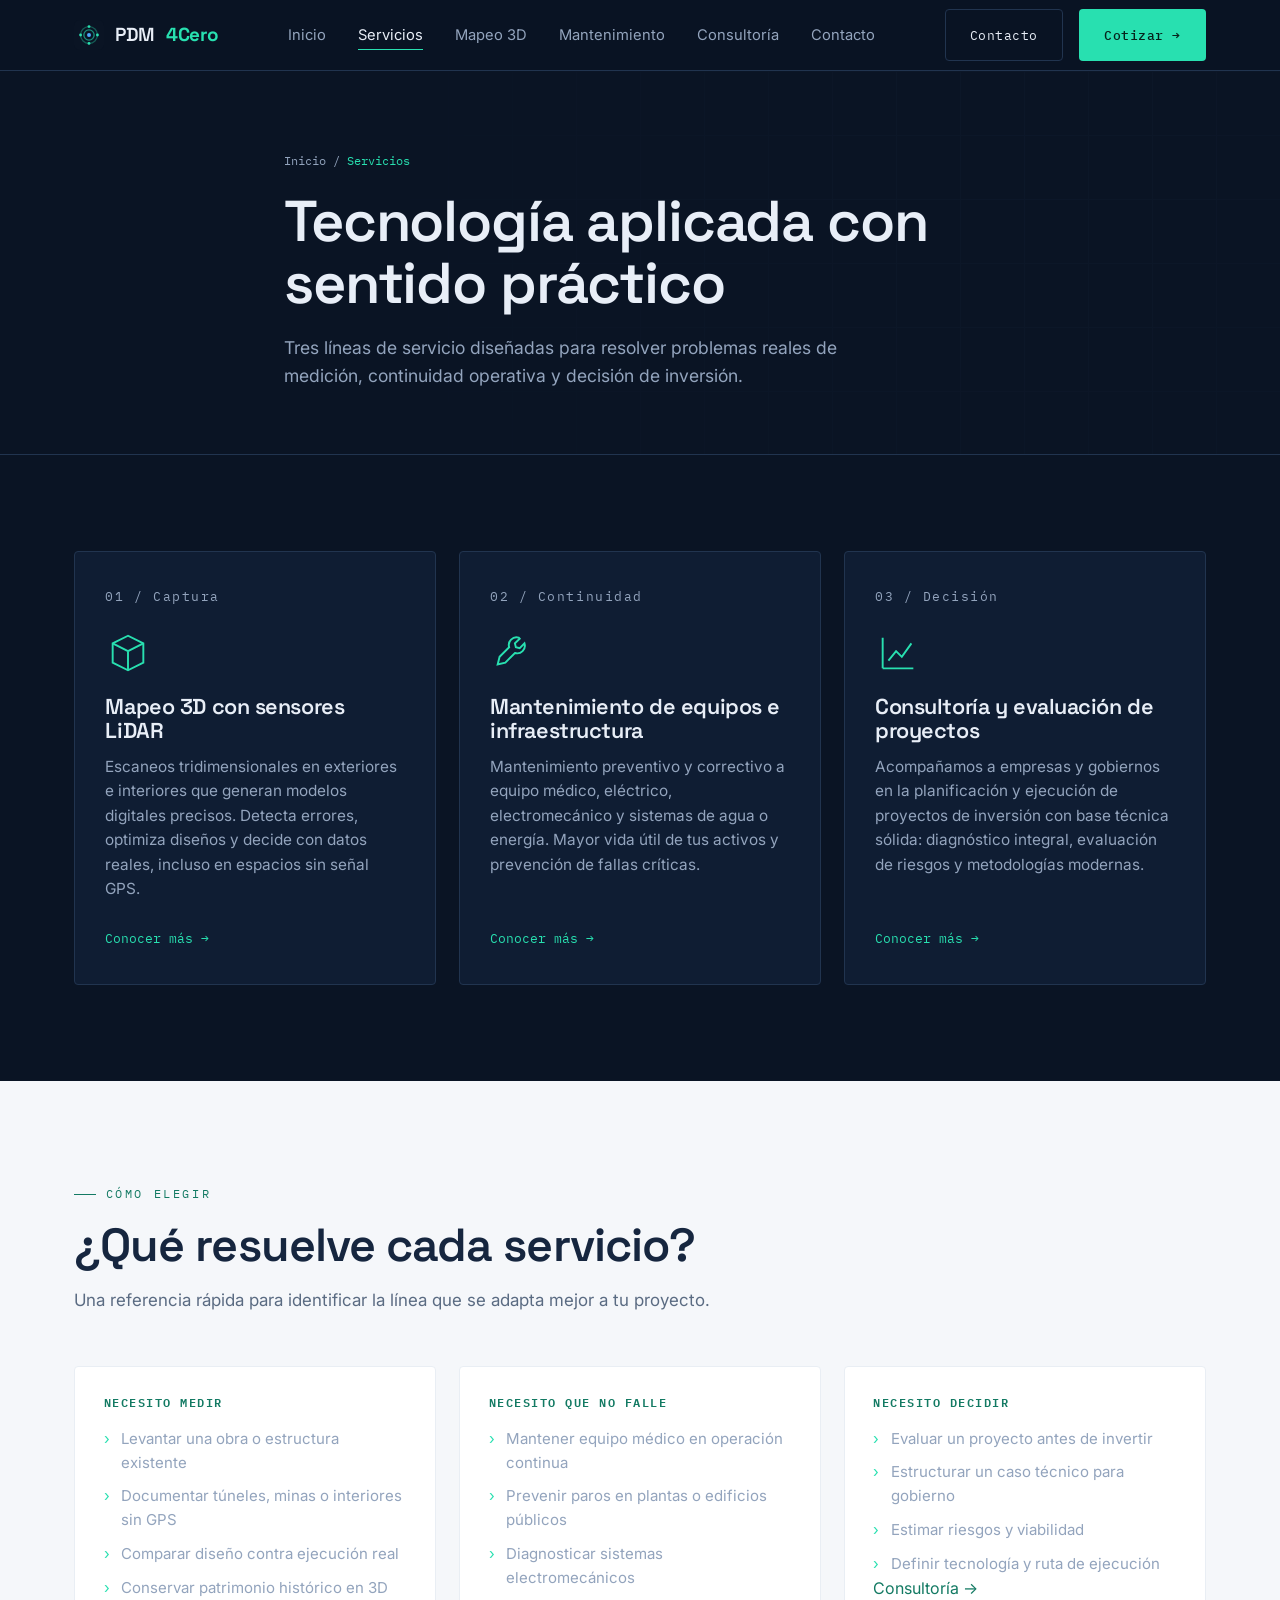
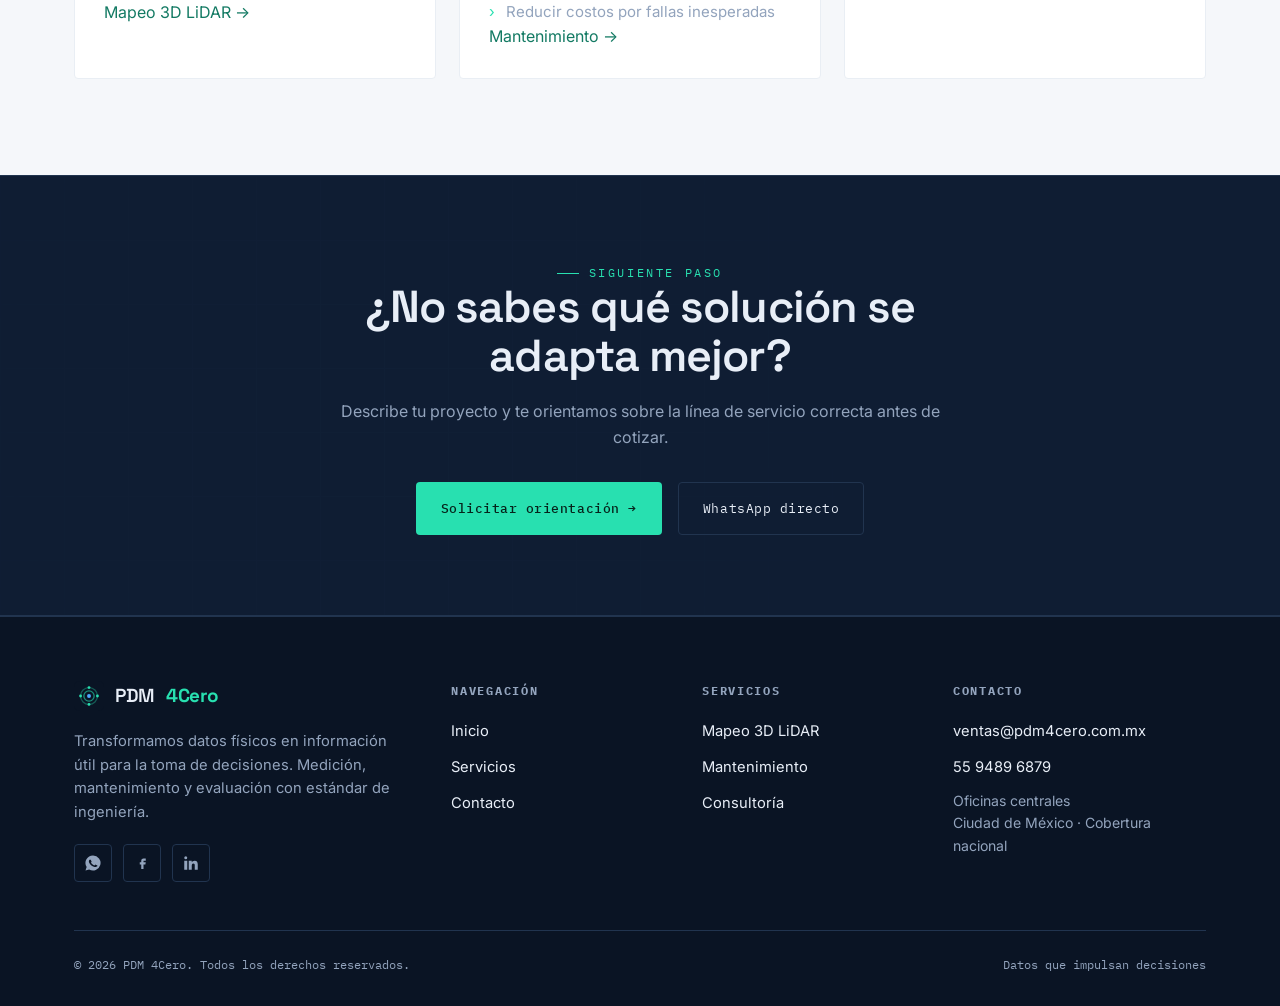
==== servicios.html @ 4a988fb2 "Versión inicial del sitio PDM 4Cero" ====
<!DOCTYPE html>
<html lang="es-MX">
<head>
  <meta charset="UTF-8" />
  <meta name="viewport" content="width=device-width, initial-scale=1" />
  <title>Servicios | PDM 4Cero — Mapeo 3D LiDAR, mantenimiento médico y consultoría</title>
  <meta name="description" content="Conoce las tres líneas de servicio de PDM 4Cero: mapeo 3D con sensores LiDAR, mantenimiento de equipo e infraestructura médica, y consultoría de proyectos tecnológicos." />
  <meta name="theme-color" content="#0a1424" />
  <link rel="canonical" href="https://pdm4cero.com.mx/servicios.html" />

  <meta property="og:type" content="website" />
  <meta property="og:site_name" content="PDM 4Cero" />
  <meta property="og:locale" content="es_MX" />
  <meta property="og:title" content="Servicios | PDM 4Cero" />
  <meta property="og:description" content="Mapeo 3D LiDAR, mantenimiento de infraestructura médica y consultoría tecnológica con cobertura nacional." />
  <meta property="og:url" content="https://pdm4cero.com.mx/servicios.html" />
  <meta property="og:image" content="https://pdm4cero.com.mx/img/og-image.png" />
  <meta name="twitter:card" content="summary_large_image" />
  <meta name="twitter:title" content="Servicios | PDM 4Cero" />
  <meta name="twitter:description" content="Mapeo 3D LiDAR, mantenimiento de infraestructura médica y consultoría tecnológica." />
  <meta name="twitter:image" content="https://pdm4cero.com.mx/img/og-image.png" />

  <link rel="icon" type="image/svg+xml" href="img-favicon.svg" />
  <link rel="preconnect" href="https://fonts.googleapis.com" />
  <link rel="preconnect" href="https://fonts.gstatic.com" crossorigin />
  <link href="https://fonts.googleapis.com/css2?family=Space+Grotesk:wght@400;500;600;700&family=Inter:wght@400;500;600&family=IBM+Plex+Mono:wght@400;500&display=swap" rel="stylesheet" />
  <link rel="stylesheet" href="css/style.css" />

  <script type="application/ld+json">
  {
    "@context": "https://schema.org",
    "@type": "BreadcrumbList",
    "itemListElement": [
      { "@type": "ListItem", "position": 1, "name": "Inicio", "item": "https://pdm4cero.com.mx/" },
      { "@type": "ListItem", "position": 2, "name": "Servicios", "item": "https://pdm4cero.com.mx/servicios.html" }
    ]
  }
  </script>
</head>
<body>

  <header class="site-header">
    <div class="container nav">
      <a class="brand" href="index.html" aria-label="PDM 4Cero — inicio">
        <img class="mark" src="img-favicon.svg" alt="" width="30" height="30" /> PDM <b>4Cero</b>
      </a>
      <nav aria-label="Principal">
        <ul class="nav-links">
          <li><a href="index.html">Inicio</a></li>
          <li><a href="servicios.html" class="active">Servicios</a></li>
          <li><a href="servicios/mapeo-3d-lidar.html">Mapeo 3D</a></li>
          <li><a href="servicios/mantenimiento-infraestructura.html">Mantenimiento</a></li>
          <li><a href="servicios/consultoria-proyectos.html">Consultoría</a></li>
          <li><a href="contacto.html">Contacto</a></li>
        </ul>
      </nav>
      <div class="nav-cta">
        <a class="btn btn-ghost" href="contacto.html">Contacto</a>
        <a class="btn btn-primary" href="https://wa.me/525613766677" target="_blank" rel="noopener">Cotizar <span class="arr">→</span></a>
        <button class="nav-toggle" aria-label="Abrir menú"><span></span><span></span><span></span></button>
      </div>
    </div>
  </header>

  <section class="page-hero">
    <div class="hero-grid" aria-hidden="true"></div>
    <div class="container inner">
      <div class="breadcrumb"><a href="index.html">Inicio</a> / <span>Servicios</span></div>
      <h1>Tecnología aplicada con sentido práctico</h1>
      <p>Tres líneas de servicio diseñadas para resolver problemas reales de medición, continuidad operativa y decisión de inversión.</p>
    </div>
  </section>

  <section class="section">
    <div class="container">
      <div class="svc-grid">

        <article class="svc-card" data-reveal>
          <span class="svc-num">01 / Captura</span>
          <svg class="svc-icon" viewBox="0 0 48 48" fill="none" stroke="currentColor" stroke-width="2">
            <path d="M24 6 8 14v20l16 8 16-8V14L24 6Z"/><path d="M8 14l16 8 16-8M24 22v20"/>
          </svg>
          <h3>Mapeo 3D con sensores LiDAR</h3>
          <p>Escaneos tridimensionales en exteriores e interiores que generan modelos digitales precisos. Detecta errores, optimiza diseños y decide con datos reales, incluso en espacios sin señal GPS.</p>
          <a class="more" href="servicios/mapeo-3d-lidar.html">Conocer más <span class="arr">→</span></a>
        </article>

        <article class="svc-card" data-reveal>
          <span class="svc-num">02 / Continuidad</span>
          <svg class="svc-icon" viewBox="0 0 48 48" fill="none" stroke="currentColor" stroke-width="2">
            <path d="M30 8a8 8 0 0 0-10 10L10 28l-2 8 8-2 10-10a8 8 0 0 0 10-10l-5 5-4-1-1-4 5-5Z"/>
          </svg>
          <h3>Mantenimiento de equipos e infraestructura</h3>
          <p>Mantenimiento preventivo y correctivo a equipo médico, eléctrico, electromecánico y sistemas de agua o energía. Mayor vida útil de tus activos y prevención de fallas críticas.</p>
          <a class="more" href="servicios/mantenimiento-infraestructura.html">Conocer más <span class="arr">→</span></a>
        </article>

        <article class="svc-card" data-reveal>
          <span class="svc-num">03 / Decisión</span>
          <svg class="svc-icon" viewBox="0 0 48 48" fill="none" stroke="currentColor" stroke-width="2">
            <path d="M8 40V8M8 40h32M14 32l8-10 6 6 10-14"/>
          </svg>
          <h3>Consultoría y evaluación de proyectos</h3>
          <p>Acompañamos a empresas y gobiernos en la planificación y ejecución de proyectos de inversión con base técnica sólida: diagnóstico integral, evaluación de riesgos y metodologías modernas.</p>
          <a class="more" href="servicios/consultoria-proyectos.html">Conocer más <span class="arr">→</span></a>
        </article>

      </div>
    </div>
  </section>

  <!-- Comparativa rápida -->
  <section class="section surface-light">
    <div class="container">
      <div class="section-head">
        <span class="eyebrow">Cómo elegir</span>
        <h2>¿Qué resuelve cada servicio?</h2>
        <p>Una referencia rápida para identificar la línea que se adapta mejor a tu proyecto.</p>
      </div>
      <div class="svc-grid">
        <div class="info-card" data-reveal style="background:#fff;border-color:var(--paper-2);">
          <h4 style="color:var(--scan-ink);">Necesito medir</h4>
          <ul style="color:var(--text-dark-mut);">
            <li>Levantar una obra o estructura existente</li>
            <li>Documentar túneles, minas o interiores sin GPS</li>
            <li>Comparar diseño contra ejecución real</li>
            <li>Conservar patrimonio histórico en 3D</li>
          </ul>
          <a class="more" style="margin-top:1.2rem;color:var(--scan-ink);" href="servicios/mapeo-3d-lidar.html">Mapeo 3D LiDAR <span class="arr">→</span></a>
        </div>
        <div class="info-card" data-reveal style="background:#fff;border-color:var(--paper-2);">
          <h4 style="color:var(--scan-ink);">Necesito que no falle</h4>
          <ul style="color:var(--text-dark-mut);">
            <li>Mantener equipo médico en operación continua</li>
            <li>Prevenir paros en plantas o edificios públicos</li>
            <li>Diagnosticar sistemas electromecánicos</li>
            <li>Reducir costos por fallas inesperadas</li>
          </ul>
          <a class="more" style="margin-top:1.2rem;color:var(--scan-ink);" href="servicios/mantenimiento-infraestructura.html">Mantenimiento <span class="arr">→</span></a>
        </div>
        <div class="info-card" data-reveal style="background:#fff;border-color:var(--paper-2);">
          <h4 style="color:var(--scan-ink);">Necesito decidir</h4>
          <ul style="color:var(--text-dark-mut);">
            <li>Evaluar un proyecto antes de invertir</li>
            <li>Estructurar un caso técnico para gobierno</li>
            <li>Estimar riesgos y viabilidad</li>
            <li>Definir tecnología y ruta de ejecución</li>
          </ul>
          <a class="more" style="margin-top:1.2rem;color:var(--scan-ink);" href="servicios/consultoria-proyectos.html">Consultoría <span class="arr">→</span></a>
        </div>
      </div>
    </div>
  </section>

  <section class="cta-band">
    <div class="hero-grid" aria-hidden="true"></div>
    <div class="container cta-inner">
      <span class="eyebrow" style="justify-content:center;">Siguiente paso</span>
      <h2>¿No sabes qué solución se adapta mejor?</h2>
      <p>Describe tu proyecto y te orientamos sobre la línea de servicio correcta antes de cotizar.</p>
      <div class="hero-actions">
        <a class="btn btn-primary" href="contacto.html">Solicitar orientación <span class="arr">→</span></a>
        <a class="btn btn-ghost" href="https://wa.me/525613766677" target="_blank" rel="noopener">WhatsApp directo</a>
      </div>
    </div>
  </section>

  <footer class="site-footer">
    <div class="container">
      <div class="footer-grid">
        <div class="footer-brand">
          <a class="brand" href="index.html"><img class="mark" src="img-favicon.svg" alt="" width="30" height="30" /> PDM <b>4Cero</b></a>
          <p>Transformamos datos físicos en información útil para la toma de decisiones. Medición, mantenimiento y evaluación con estándar de ingeniería.</p>
          <div class="social">
            <a href="https://wa.me/525613766677" target="_blank" rel="noopener" aria-label="WhatsApp"><svg width="18" height="18" viewBox="0 0 24 24" fill="currentColor"><path d="M12 2a10 10 0 0 0-8.5 15.3L2 22l4.8-1.5A10 10 0 1 0 12 2Zm5.3 14.2c-.2.6-1.3 1.2-1.8 1.2-.5.1-1 .2-3.3-.7-2.8-1.1-4.5-3.9-4.6-4.1-.1-.2-1.1-1.4-1.1-2.7s.7-1.9 .9-2.1c.2-.2.5-.3.7-.3h.5c.2 0 .4 0 .6.5l.8 2c.1.2.1.4 0 .5l-.4.5c-.2.2-.3.3-.1.6.2.3.8 1.3 1.7 2.1 1.2 1 2.1 1.3 2.4 1.5.2.1.4.1.5-.1l.7-.8c.2-.2.4-.2.6-.1l1.9.9c.2.1.4.2.4.3.1.2.1.7-.1 1.3Z"/></svg></a>
            <a href="#" aria-label="Facebook"><svg width="18" height="18" viewBox="0 0 24 24" fill="currentColor"><path d="M14 9h3V6h-3c-2 0-3 1.3-3 3v2H9v3h2v6h3v-6h2.5l.5-3H14V9.5c0-.3.2-.5.5-.5H14Z"/></svg></a>
            <a href="#" aria-label="LinkedIn"><svg width="18" height="18" viewBox="0 0 24 24" fill="currentColor"><path d="M5 3a2 2 0 1 0 0 4 2 2 0 0 0 0-4ZM3 9h4v12H3V9Zm6 0h4v2c.6-1 2-2 4-2 3 0 4 2 4 5v7h-4v-6c0-1.5-.5-2.5-2-2.5S13 14 13 15.5V21H9V9Z"/></svg></a>
          </div>
        </div>
        <div class="footer-col">
          <h5>Navegación</h5>
          <ul>
            <li><a href="index.html">Inicio</a></li>
            <li><a href="servicios.html">Servicios</a></li>
            <li><a href="contacto.html">Contacto</a></li>
          </ul>
        </div>
        <div class="footer-col">
          <h5>Servicios</h5>
          <ul>
            <li><a href="servicios/mapeo-3d-lidar.html">Mapeo 3D LiDAR</a></li>
            <li><a href="servicios/mantenimiento-infraestructura.html">Mantenimiento</a></li>
            <li><a href="servicios/consultoria-proyectos.html">Consultoría</a></li>
          </ul>
        </div>
        <div class="footer-col">
          <h5>Contacto</h5>
          <ul>
            <li><a href="mailto:ventas@pdm4cero.com.mx">ventas@pdm4cero.com.mx</a></li>
            <li><a href="tel:+525594896879">55 9489 6879</a></li>
            <li class="muted">Oficinas centrales<br/>Ciudad de México · Cobertura nacional</li>
          </ul>
        </div>
      </div>
      <div class="footer-bottom">
        <span>© <span data-year>2025</span> PDM 4Cero. Todos los derechos reservados.</span>
        <span>Datos que impulsan decisiones</span>
      </div>
    </div>
  </footer>

  <script src="js/main.js"></script>
</body>
</html>
---- css/style.css ----
/* ===========================================================
   PDM 4Cero — Sistema de diseño
   Concepto: instrumentación de precisión / nube de puntos LiDAR
   =========================================================== */

:root {
  /* Paleta */
  --ink:        #0a1424;   /* azul tinta profundo, base institucional */
  --ink-2:      #0f1d33;   /* superficie elevada */
  --ink-3:      #16263f;   /* tarjetas */
  --line:       #21344f;   /* hairlines técnicas */
  --paper:      #f5f7fa;   /* superficie clara */
  --paper-2:    #e9eef4;
  --scan:       #28e0b0;   /* verde-cian LiDAR, acento principal */
  --scan-dim:   #1ba888;   /* acento sobre fondo oscuro */
  --scan-ink:   #137a63;   /* acento sobre fondo claro (contraste AA) */
  --signal:     #4ea8ff;   /* azul señal, acento secundario */
  --text:       #e8eef7;
  --text-mut:   #93a4bd;
  --text-dark:  #16263f;
  --text-dark-mut: #5a6b82;

  /* Tipografía */
  --display: "Space Grotesk", system-ui, sans-serif;
  --body: "Inter", system-ui, sans-serif;
  --mono: "IBM Plex Mono", ui-monospace, monospace;

  --maxw: 1180px;
  --r: 4px;
}

* { box-sizing: border-box; margin: 0; padding: 0; }

html { scroll-behavior: smooth; -webkit-text-size-adjust: 100%; }

body {
  font-family: var(--body);
  background: var(--ink);
  color: var(--text);
  line-height: 1.6;
  -webkit-font-smoothing: antialiased;
  overflow-x: hidden;
}

img { max-width: 100%; display: block; }
a { color: inherit; text-decoration: none; }

/* ---------- Tipografía base ---------- */
h1, h2, h3, h4 { font-family: var(--display); font-weight: 600; line-height: 1.08; letter-spacing: -0.02em; }

.eyebrow {
  font-family: var(--mono);
  font-size: .74rem;
  letter-spacing: .22em;
  text-transform: uppercase;
  color: var(--scan);
  display: inline-flex;
  align-items: center;
  gap: .6rem;
}
.eyebrow::before {
  content: "";
  width: 22px; height: 1px;
  background: var(--scan);
  display: inline-block;
}

.container { max-width: var(--maxw); margin: 0 auto; padding: 0 24px; }

/* ---------- Botones ---------- */
.btn {
  display: inline-flex;
  align-items: center;
  gap: .55rem;
  font-family: var(--mono);
  font-size: .82rem;
  letter-spacing: .04em;
  padding: .92rem 1.5rem;
  border-radius: var(--r);
  border: 1px solid transparent;
  cursor: pointer;
  transition: transform .18s ease, background .18s ease, border-color .18s ease, color .18s ease;
  white-space: nowrap;
}
.btn-primary { background: var(--scan); color: #06231b; font-weight: 500; }
.btn-primary:hover { background: #34f0bd; transform: translateY(-2px); }
.btn-ghost { border-color: var(--line); color: var(--text); background: transparent; }
.btn-ghost:hover { border-color: var(--scan); color: var(--scan); transform: translateY(-2px); }
.btn .arr { transition: transform .18s ease; }
.btn:hover .arr { transform: translateX(3px); }

/* ===========================================================
   Header
   =========================================================== */
.site-header {
  position: sticky; top: 0; z-index: 50;
  background: rgba(10, 20, 36, .82);
  backdrop-filter: blur(14px);
  border-bottom: 1px solid var(--line);
}
.nav {
  display: flex; align-items: center; justify-content: space-between;
  height: 70px;
}
.brand { display: flex; align-items: center; gap: .7rem; font-family: var(--display); font-weight: 600; font-size: 1.18rem; letter-spacing: -.02em; }
.brand .mark {
  width: 30px; height: 30px; flex: none;
}
.brand b { color: var(--scan); font-weight: 700; }

.nav-links { display: flex; align-items: center; gap: 2rem; list-style: none; }
.nav-links a {
  font-size: .92rem; color: var(--text-mut);
  transition: color .15s ease; position: relative;
}
.nav-links a:hover, .nav-links a.active { color: var(--text); }
.nav-links a.active::after {
  content: ""; position: absolute; left: 0; bottom: -6px;
  width: 100%; height: 1px; background: var(--scan);
}
.nav-cta { display: flex; align-items: center; gap: 1rem; }

.nav-toggle { display: none; background: none; border: 1px solid var(--line); border-radius: var(--r); width: 42px; height: 42px; cursor: pointer; flex-direction: column; gap: 5px; align-items: center; justify-content: center; }
.nav-toggle span { width: 18px; height: 2px; background: var(--text); display: block; transition: .2s; }

/* ===========================================================
   Hero — nube de puntos
   =========================================================== */
.hero {
  position: relative;
  min-height: 88vh;
  display: flex; align-items: center;
  overflow: hidden;
  border-bottom: 1px solid var(--line);
}
#hero-canvas { position: absolute; inset: 0; width: 100%; height: 100%; }
.hero-grid {
  position: absolute; inset: 0;
  background-image:
    linear-gradient(var(--line) 1px, transparent 1px),
    linear-gradient(90deg, var(--line) 1px, transparent 1px);
  background-size: 64px 64px;
  opacity: .14;
  mask-image: radial-gradient(circle at 70% 50%, #000 0%, transparent 72%);
}
.hero-inner { position: relative; z-index: 2; padding: 6rem 0; max-width: 720px; }
.hero h1 {
  font-size: clamp(2.5rem, 6vw, 4.4rem);
  margin: 1.4rem 0;
}
.hero h1 .grad {
  background: linear-gradient(100deg, var(--scan), var(--signal));
  -webkit-background-clip: text; background-clip: text; -webkit-text-fill-color: transparent;
}
.hero p.lead { font-size: 1.15rem; color: var(--text-mut); max-width: 560px; margin-bottom: 2.2rem; }
.hero-actions { display: flex; gap: 1rem; flex-wrap: wrap; }

.hero-meta {
  position: absolute; bottom: 28px; left: 0; right: 0; z-index: 2;
}
.hero-meta .container { display: flex; gap: 2.5rem; flex-wrap: wrap; border-top: 1px solid var(--line); padding-top: 1.1rem; }
.hero-meta .m { font-family: var(--mono); font-size: .78rem; color: var(--text-mut); }
.hero-meta .m b { color: var(--scan); display: block; font-size: 1.35rem; font-weight: 500; font-family: var(--display); letter-spacing: -.02em; }

/* ===========================================================
   Secciones genéricas
   =========================================================== */
.section { padding: 6rem 0; }
.section-head { max-width: 680px; margin-bottom: 3.2rem; }
.section-head h2 { font-size: clamp(2rem, 4vw, 2.9rem); margin: 1rem 0 1.1rem; }
.section-head p { color: var(--text-mut); font-size: 1.06rem; }

.surface-light { background: var(--paper); color: var(--text-dark); }
.surface-light .section-head p { color: var(--text-dark-mut); }
.surface-light .eyebrow { color: var(--scan-ink); }
.surface-light .eyebrow::before { background: var(--scan-ink); }

/* ---------- Quiénes somos ---------- */
.about-grid { display: grid; grid-template-columns: 1.05fr .95fr; gap: 3.5rem; align-items: center; }
.about-copy p { color: var(--text-mut); margin-bottom: 1.1rem; }
.about-media { position: relative; }
.about-media img { border-radius: var(--r); border: 1px solid var(--line); aspect-ratio: 4/3; object-fit: cover; }
.about-media .tag {
  position: absolute; bottom: -14px; left: -14px;
  background: var(--ink-3); border: 1px solid var(--line);
  padding: .8rem 1rem; border-radius: var(--r);
  font-family: var(--mono); font-size: .76rem; color: var(--text-mut);
}
.about-media .tag b { color: var(--scan); }

.kpis { display: grid; grid-template-columns: repeat(3, 1fr); gap: 1.5rem; margin-top: 3.5rem; border-top: 1px solid var(--line); padding-top: 2.2rem; }
.kpi b { font-family: var(--display); font-size: 2.4rem; color: var(--scan); letter-spacing: -.03em; display: block; }
.kpi span { font-family: var(--mono); font-size: .78rem; color: var(--text-mut); letter-spacing: .03em; }

/* ===========================================================
   Servicios — tarjetas
   =========================================================== */
.svc-grid { display: grid; grid-template-columns: repeat(3, 1fr); gap: 1.4rem; }
.svc-card {
  background: var(--ink-2);
  border: 1px solid var(--line);
  border-radius: var(--r);
  padding: 2.2rem 1.9rem;
  display: flex; flex-direction: column;
  position: relative; overflow: hidden;
  transition: border-color .22s ease, transform .22s ease;
}
.svc-card::before {
  content: ""; position: absolute; top: 0; left: 0; right: 0; height: 2px;
  background: linear-gradient(90deg, var(--scan), transparent);
  transform: scaleX(0); transform-origin: left; transition: transform .3s ease;
}
.svc-card:hover { border-color: var(--scan-dim); transform: translateY(-4px); }
.svc-card:hover::before { transform: scaleX(1); }
.svc-num { font-family: var(--mono); font-size: .8rem; color: var(--text-mut); letter-spacing: .12em; }
.svc-icon {
  width: 46px; height: 46px; margin: 1.4rem 0 1.2rem;
  color: var(--scan);
}
.svc-card h3 { font-size: 1.35rem; margin-bottom: .8rem; color: var(--text); }
.svc-card p { color: var(--text-mut); font-size: .96rem; flex: 1; margin-bottom: 1.6rem; }
/* Las tarjetas tienen fondo oscuro propio: el texto se mantiene claro
   aunque vivan dentro de una sección .surface-light */
.surface-light .svc-card h3 { color: var(--text); }
.surface-light .svc-card .svc-num { color: var(--text-mut); }
.svc-card .more { font-family: var(--mono); font-size: .82rem; color: var(--scan); display: inline-flex; align-items: center; gap: .5rem; }
.svc-card .more .arr { transition: transform .18s ease; }
.svc-card:hover .more .arr { transform: translateX(4px); }

/* ---------- Distribuidor / partner ---------- */
.partner { display: grid; grid-template-columns: 1fr 1fr; gap: 3rem; align-items: center; }
.partner-badge { display: inline-flex; align-items: center; gap: .6rem; font-family: var(--mono); font-size: .78rem; letter-spacing: .1em; color: var(--scan-dim); border: 1px solid var(--paper-2); padding: .4rem .8rem; border-radius: 99px; }
.partner h2 { font-size: clamp(1.8rem, 3.4vw, 2.5rem); margin: 1.2rem 0; }
.partner p { color: var(--text-dark-mut); }
.partner-logos { display: flex; gap: 1rem; flex-wrap: wrap; }
.partner-logos .chip {
  background: #fff; border: 1px solid var(--paper-2); border-radius: var(--r);
  padding: 1.4rem; flex: 1; min-width: 120px; text-align: center;
  font-family: var(--mono); font-size: .82rem; color: var(--text-dark-mut);
  display: flex; flex-direction: column; align-items: center; gap: .7rem;
}
.partner-logos .chip svg { color: var(--scan-dim); }

/* ===========================================================
   Sectores
   =========================================================== */
.sectors { display: grid; grid-template-columns: repeat(4, 1fr); gap: 1px; background: var(--line); border: 1px solid var(--line); border-radius: var(--r); overflow: hidden; }
.sector { background: var(--ink-2); padding: 1.8rem 1.5rem; transition: background .2s ease; }
.sector:hover { background: var(--ink-3); }
.sector .ico { color: var(--signal); margin-bottom: 1rem; }
.sector h4 { font-size: 1.05rem; margin-bottom: .4rem; }
.sector p { font-size: .85rem; color: var(--text-mut); }

/* ===========================================================
   CTA banda
   =========================================================== */
.cta-band {
  position: relative; overflow: hidden;
  background: var(--ink-2); border-top: 1px solid var(--line); border-bottom: 1px solid var(--line);
}
.cta-band .hero-grid { opacity: .1; mask-image: radial-gradient(circle at 30% 50%, #000, transparent 70%); }
.cta-inner { position: relative; z-index: 2; text-align: center; padding: 5rem 0; max-width: 640px; margin: 0 auto; }
.cta-inner h2 { font-size: clamp(2rem, 4vw, 2.8rem); margin-bottom: 1.2rem; }
.cta-inner p { color: var(--text-mut); margin-bottom: 2rem; }
.cta-inner .hero-actions { justify-content: center; }

/* ===========================================================
   Footer
   =========================================================== */
.site-footer { background: var(--ink); border-top: 1px solid var(--line); padding: 4rem 0 2rem; }
.footer-grid { display: grid; grid-template-columns: 1.6fr 1fr 1fr 1.2fr; gap: 2.5rem; }
.footer-brand p { color: var(--text-mut); font-size: .92rem; margin: 1.2rem 0; max-width: 320px; }
.footer-col h5 { font-family: var(--mono); font-size: .76rem; letter-spacing: .14em; text-transform: uppercase; color: var(--text-mut); margin-bottom: 1.1rem; }
.footer-col ul { list-style: none; display: flex; flex-direction: column; gap: .65rem; }
.footer-col a { color: var(--text); font-size: .92rem; transition: color .15s; }
.footer-col a:hover { color: var(--scan); }
.footer-col .muted { color: var(--text-mut); font-size: .88rem; }
.social { display: flex; gap: .7rem; margin-top: .4rem; }
.social a { width: 38px; height: 38px; border: 1px solid var(--line); border-radius: var(--r); display: grid; place-items: center; color: var(--text-mut); transition: .18s; }
.social a:hover { border-color: var(--scan); color: var(--scan); }
.footer-bottom { border-top: 1px solid var(--line); margin-top: 3rem; padding-top: 1.5rem; display: flex; justify-content: space-between; flex-wrap: wrap; gap: 1rem; font-family: var(--mono); font-size: .76rem; color: var(--text-mut); }

/* ===========================================================
   Página interna — encabezado
   =========================================================== */
.page-hero {
  position: relative; overflow: hidden;
  border-bottom: 1px solid var(--line);
  padding: 5rem 0 4rem;
}
.page-hero .hero-grid { opacity: .12; mask-image: radial-gradient(circle at 80% 30%, #000, transparent 70%); }
.page-hero .inner { position: relative; z-index: 2; max-width: 760px; }
.page-hero h1 { font-size: clamp(2.2rem, 5vw, 3.6rem); margin: 1.2rem 0; }
.page-hero p { color: var(--text-mut); font-size: 1.1rem; max-width: 580px; }
.breadcrumb { font-family: var(--mono); font-size: .78rem; color: var(--text-mut); }
.breadcrumb a:hover { color: var(--scan); }
.breadcrumb span { color: var(--scan); }

/* ---------- Servicio detalle ---------- */
.svc-detail { display: grid; grid-template-columns: 1.1fr .9fr; gap: 3.5rem; align-items: start; }
.svc-detail .media img { border-radius: var(--r); border: 1px solid var(--line); object-fit: cover; width: 100%; }
.svc-detail h2 { font-size: clamp(1.7rem, 3vw, 2.3rem); margin-bottom: 1.2rem; }
.svc-detail .body p { color: var(--text-mut); margin-bottom: 1.1rem; }

.feature-list { list-style: none; margin: 1.5rem 0; display: flex; flex-direction: column; gap: .85rem; }
.feature-list li { display: flex; gap: .75rem; align-items: flex-start; color: var(--text); font-size: .98rem; }
.feature-list li svg { color: var(--scan); flex: none; margin-top: 3px; }

.two-col { display: grid; grid-template-columns: 1fr 1fr; gap: 1.4rem; margin-top: 2.5rem; }
.info-card { background: var(--ink-2); border: 1px solid var(--line); border-radius: var(--r); padding: 1.8rem; }
.info-card h4 { font-family: var(--mono); font-size: .78rem; letter-spacing: .12em; text-transform: uppercase; color: var(--scan); margin-bottom: 1.1rem; }
.info-card ul { list-style: none; display: flex; flex-direction: column; gap: .6rem; }
.info-card li { font-size: .94rem; color: var(--text-mut); padding-left: 1.1rem; position: relative; }
.info-card li::before { content: "›"; position: absolute; left: 0; color: var(--scan); }

/* ---------- Proceso ---------- */
.process { display: grid; grid-template-columns: repeat(4, 1fr); gap: 1.4rem; }
.step { position: relative; padding-top: 1.6rem; border-top: 2px solid var(--line); }
.step .n { font-family: var(--mono); font-size: .8rem; color: var(--scan); letter-spacing: .1em; }
.step h4 { font-size: 1.1rem; margin: .7rem 0 .5rem; }
.step p { font-size: .9rem; color: var(--text-mut); }

/* ---------- Especificaciones ---------- */
.spec-table { width: 100%; border-collapse: collapse; font-size: .94rem; }
.spec-table tr { border-bottom: 1px solid var(--line); }
.spec-table td { padding: 1rem 0; vertical-align: top; }
.spec-table td:first-child { font-family: var(--mono); font-size: .82rem; color: var(--text-mut); letter-spacing: .04em; width: 42%; }
.spec-table td:last-child { color: var(--text); }

/* ===========================================================
   Contacto
   =========================================================== */
.contact-grid { display: grid; grid-template-columns: .9fr 1.1fr; gap: 3.5rem; align-items: start; }
.contact-info .item { display: flex; gap: 1rem; padding: 1.3rem 0; border-bottom: 1px solid var(--line); }
.contact-info .item:first-child { padding-top: 0; }
.contact-info .ico { color: var(--scan); flex: none; }
.contact-info .item b { font-family: var(--display); display: block; margin-bottom: .2rem; }
.contact-info .item a, .contact-info .item span { color: var(--text-mut); font-size: .95rem; }
.contact-info .item a:hover { color: var(--scan); }

.form { background: var(--ink-2); border: 1px solid var(--line); border-radius: var(--r); padding: 2.2rem; }
.field { margin-bottom: 1.2rem; }
.field label { font-family: var(--mono); font-size: .76rem; letter-spacing: .08em; text-transform: uppercase; color: var(--text-mut); display: block; margin-bottom: .5rem; }
.field input, .field select, .field textarea {
  width: 100%; background: var(--ink); border: 1px solid var(--line);
  border-radius: var(--r); padding: .85rem 1rem; color: var(--text);
  font-family: var(--body); font-size: .96rem; transition: border-color .15s;
}
.field input:focus, .field select:focus, .field textarea:focus { outline: none; border-color: var(--scan); }
.field textarea { resize: vertical; min-height: 120px; }
.form-row { display: grid; grid-template-columns: 1fr 1fr; gap: 1.2rem; }
.form-note { font-size: .82rem; color: var(--text-mut); margin-top: 1rem; }
.form-status { font-family: var(--mono); font-size: .85rem; margin-top: 1rem; min-height: 1.2rem; color: var(--scan); }

.map-embed { margin-top: 2.5rem; border: 1px solid var(--line); border-radius: var(--r); overflow: hidden; }
.map-embed iframe { width: 100%; height: 340px; border: 0; display: block; filter: grayscale(.3) invert(.9) hue-rotate(180deg); }

/* ===========================================================
   Responsivo
   =========================================================== */
@media (max-width: 900px) {
  .nav-links, .nav-cta .btn-ghost { display: none; }
  .nav-toggle { display: flex; }
  .nav-links.open {
    display: flex; flex-direction: column; gap: 1.3rem;
    position: absolute; top: 70px; left: 0; right: 0;
    background: var(--ink-2); border-bottom: 1px solid var(--line);
    padding: 1.8rem 24px;
  }
  .about-grid, .partner, .svc-detail, .contact-grid { grid-template-columns: 1fr; gap: 2.5rem; }
  .svc-grid { grid-template-columns: 1fr; }
  .sectors { grid-template-columns: 1fr 1fr; }
  .process { grid-template-columns: 1fr 1fr; }
  .footer-grid { grid-template-columns: 1fr 1fr; }
  .kpis { grid-template-columns: 1fr; gap: 1.6rem; }
}
@media (max-width: 760px) {
  .hero { min-height: auto; }
  .hero-inner { padding: 3.5rem 0 2rem; }
  .hero-meta { position: static; padding-bottom: 2.5rem; }
  .hero-meta .container { gap: 1.6rem 2rem; }
  .hero-actions .btn { flex: 1; justify-content: center; }
}
@media (max-width: 560px) {
  .section { padding: 4rem 0; }
  .sectors, .process, .two-col, .form-row, .footer-grid { grid-template-columns: 1fr; }
  .hero h1 { font-size: clamp(2.1rem, 9vw, 3rem); }
  .hero-meta .container { gap: 1.3rem; }
  .hero-meta .m { flex: 1 1 42%; }
}

@media (prefers-reduced-motion: reduce) {
  * { animation: none !important; transition: none !important; scroll-behavior: auto; }
}
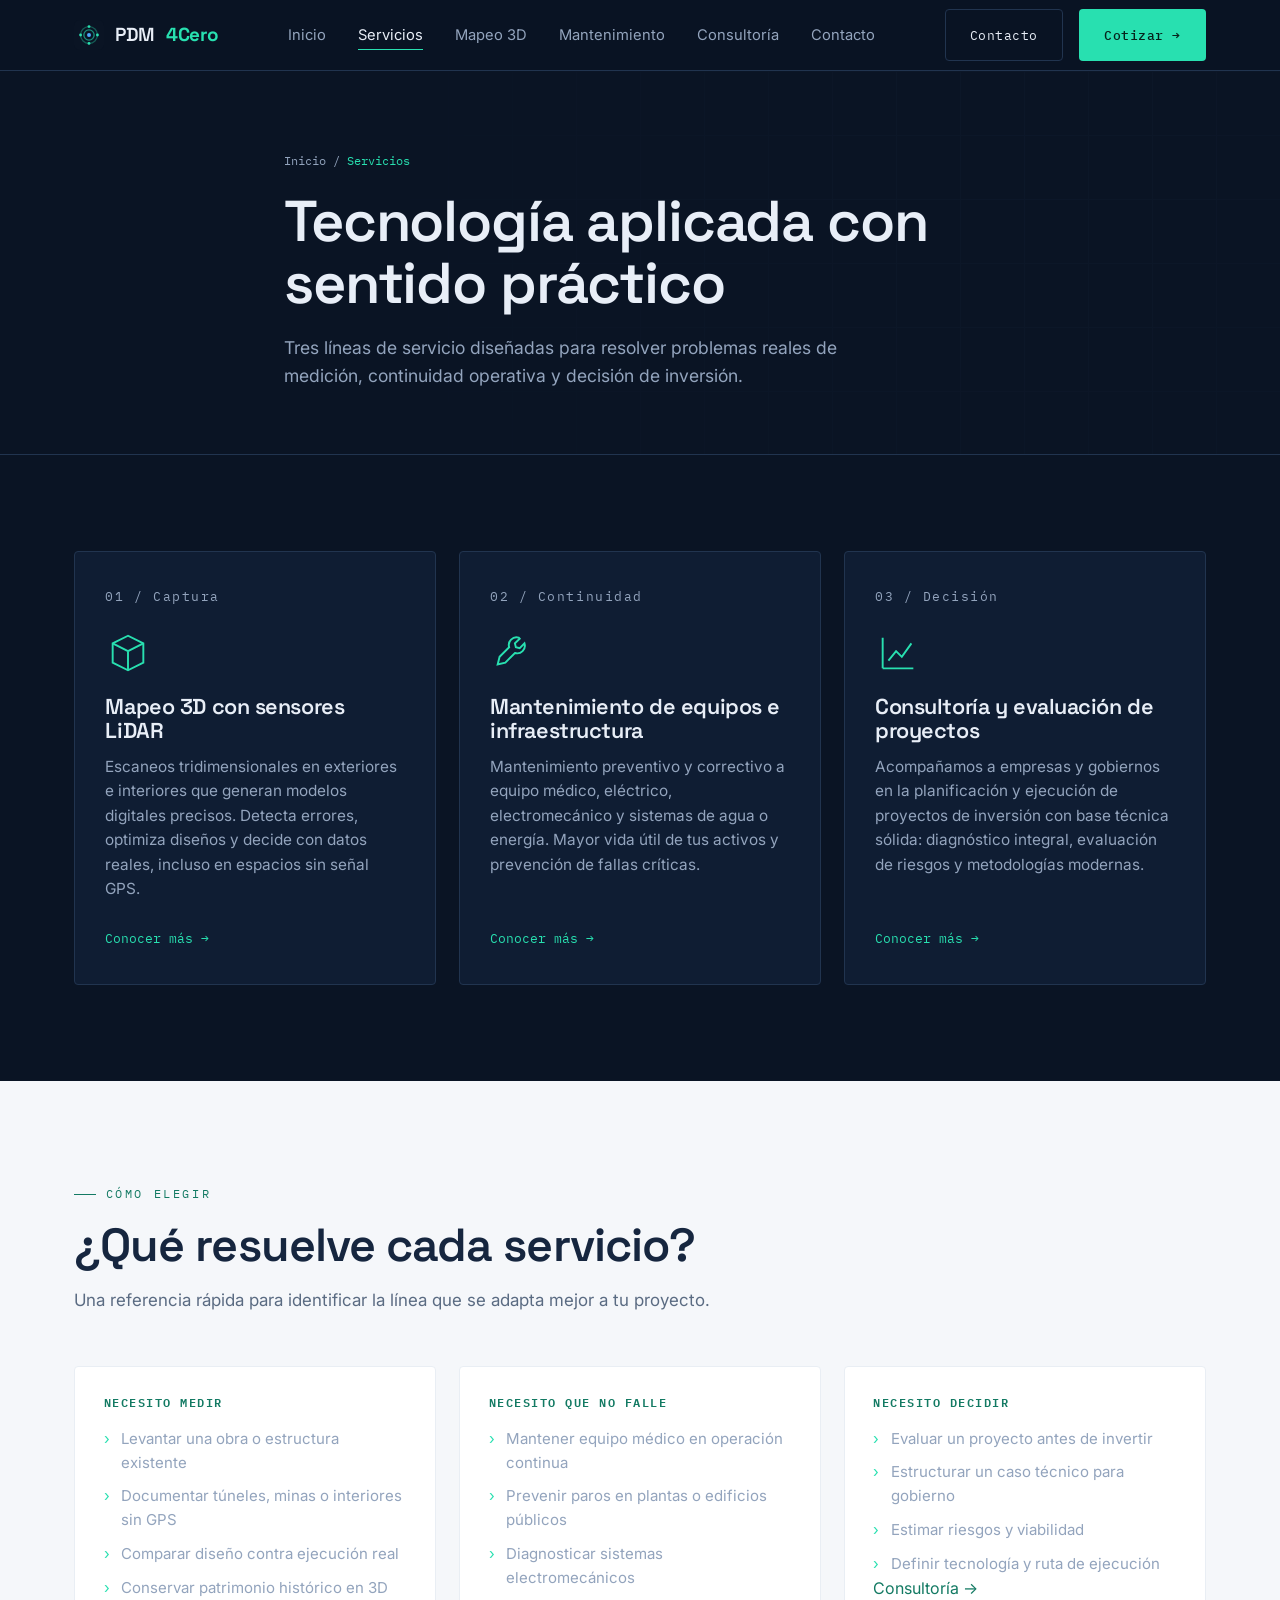
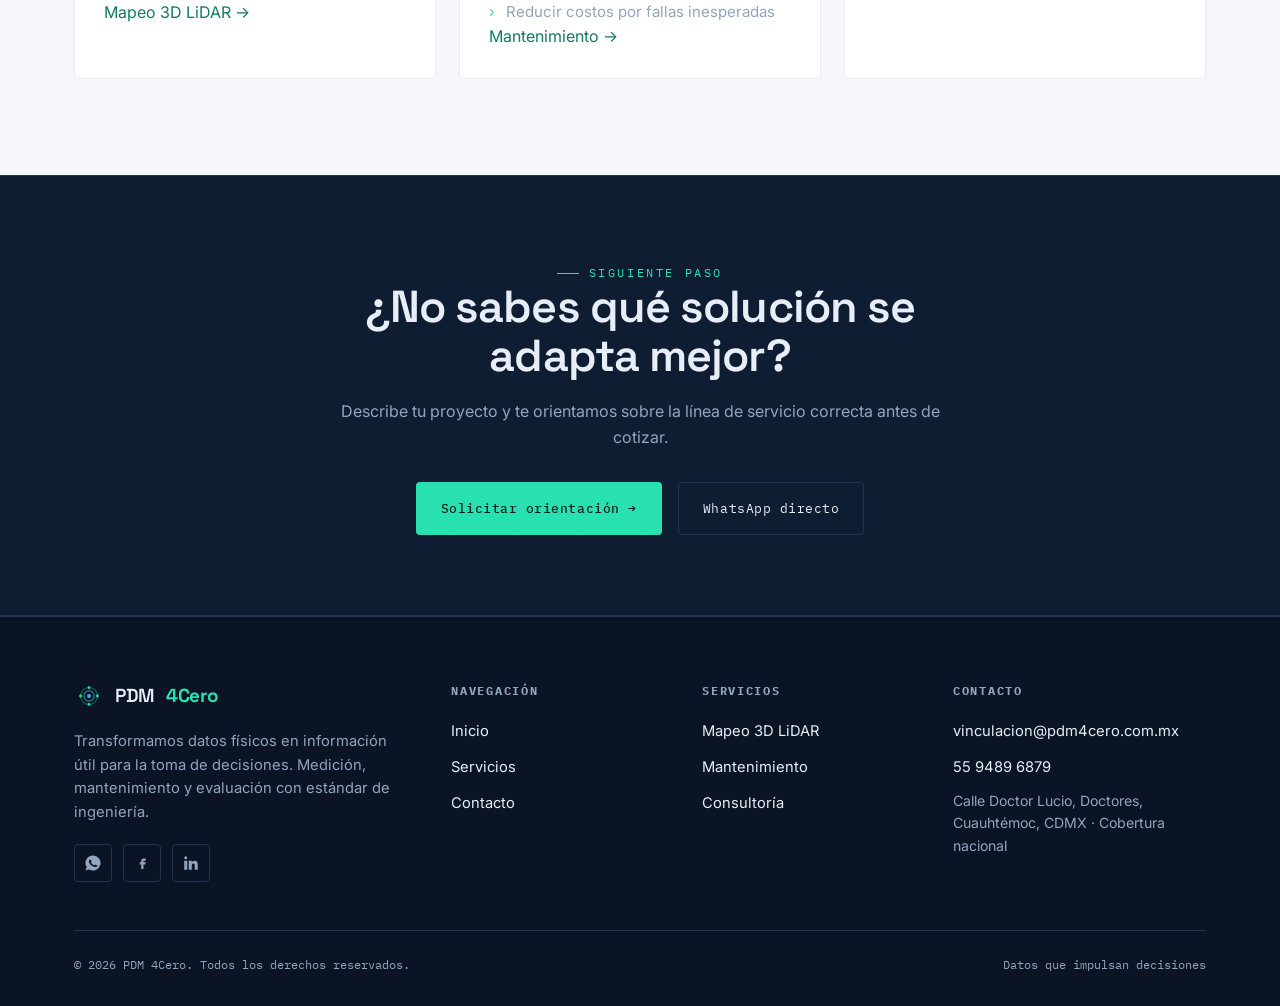
==== commit 14baec6b: "Eliminar .DS_Store y corregir URLs sociales para preview en GitHub Pages" ====
--- a/servicios.html
+++ b/servicios.html
@@ -13,12 +13,12 @@
   <meta property="og:locale" content="es_MX" />
   <meta property="og:title" content="Servicios | PDM 4Cero" />
   <meta property="og:description" content="Mapeo 3D LiDAR, mantenimiento de infraestructura médica y consultoría tecnológica con cobertura nacional." />
-  <meta property="og:url" content="https://pdm4cero.com.mx/servicios.html" />
-  <meta property="og:image" content="https://pdm4cero.com.mx/img/og-image.png" />
+  <meta property="og:url" content="https://elalexissanchez.github.io/pdm4cero/servicios.html" />
+  <meta property="og:image" content="https://elalexissanchez.github.io/pdm4cero/img/og-image.png" />
   <meta name="twitter:card" content="summary_large_image" />
   <meta name="twitter:title" content="Servicios | PDM 4Cero" />
   <meta name="twitter:description" content="Mapeo 3D LiDAR, mantenimiento de infraestructura médica y consultoría tecnológica." />
-  <meta name="twitter:image" content="https://pdm4cero.com.mx/img/og-image.png" />
+  <meta name="twitter:image" content="https://elalexissanchez.github.io/pdm4cero/img/og-image.png" />
 
   <link rel="icon" type="image/svg+xml" href="img-favicon.svg" />
   <link rel="preconnect" href="https://fonts.googleapis.com" />
@@ -196,9 +196,9 @@
         <div class="footer-col">
           <h5>Contacto</h5>
           <ul>
-            <li><a href="mailto:ventas@pdm4cero.com.mx">ventas@pdm4cero.com.mx</a></li>
+            <li><a href="mailto:vinculacion@pdm4cero.com.mx">vinculacion@pdm4cero.com.mx</a></li>
             <li><a href="tel:+525594896879">55 9489 6879</a></li>
-            <li class="muted">Oficinas centrales<br/>Ciudad de México · Cobertura nacional</li>
+            <li class="muted">Calle Doctor Lucio, Doctores,<br/>Cuauhtémoc, CDMX · Cobertura nacional</li>
           </ul>
         </div>
       </div>
